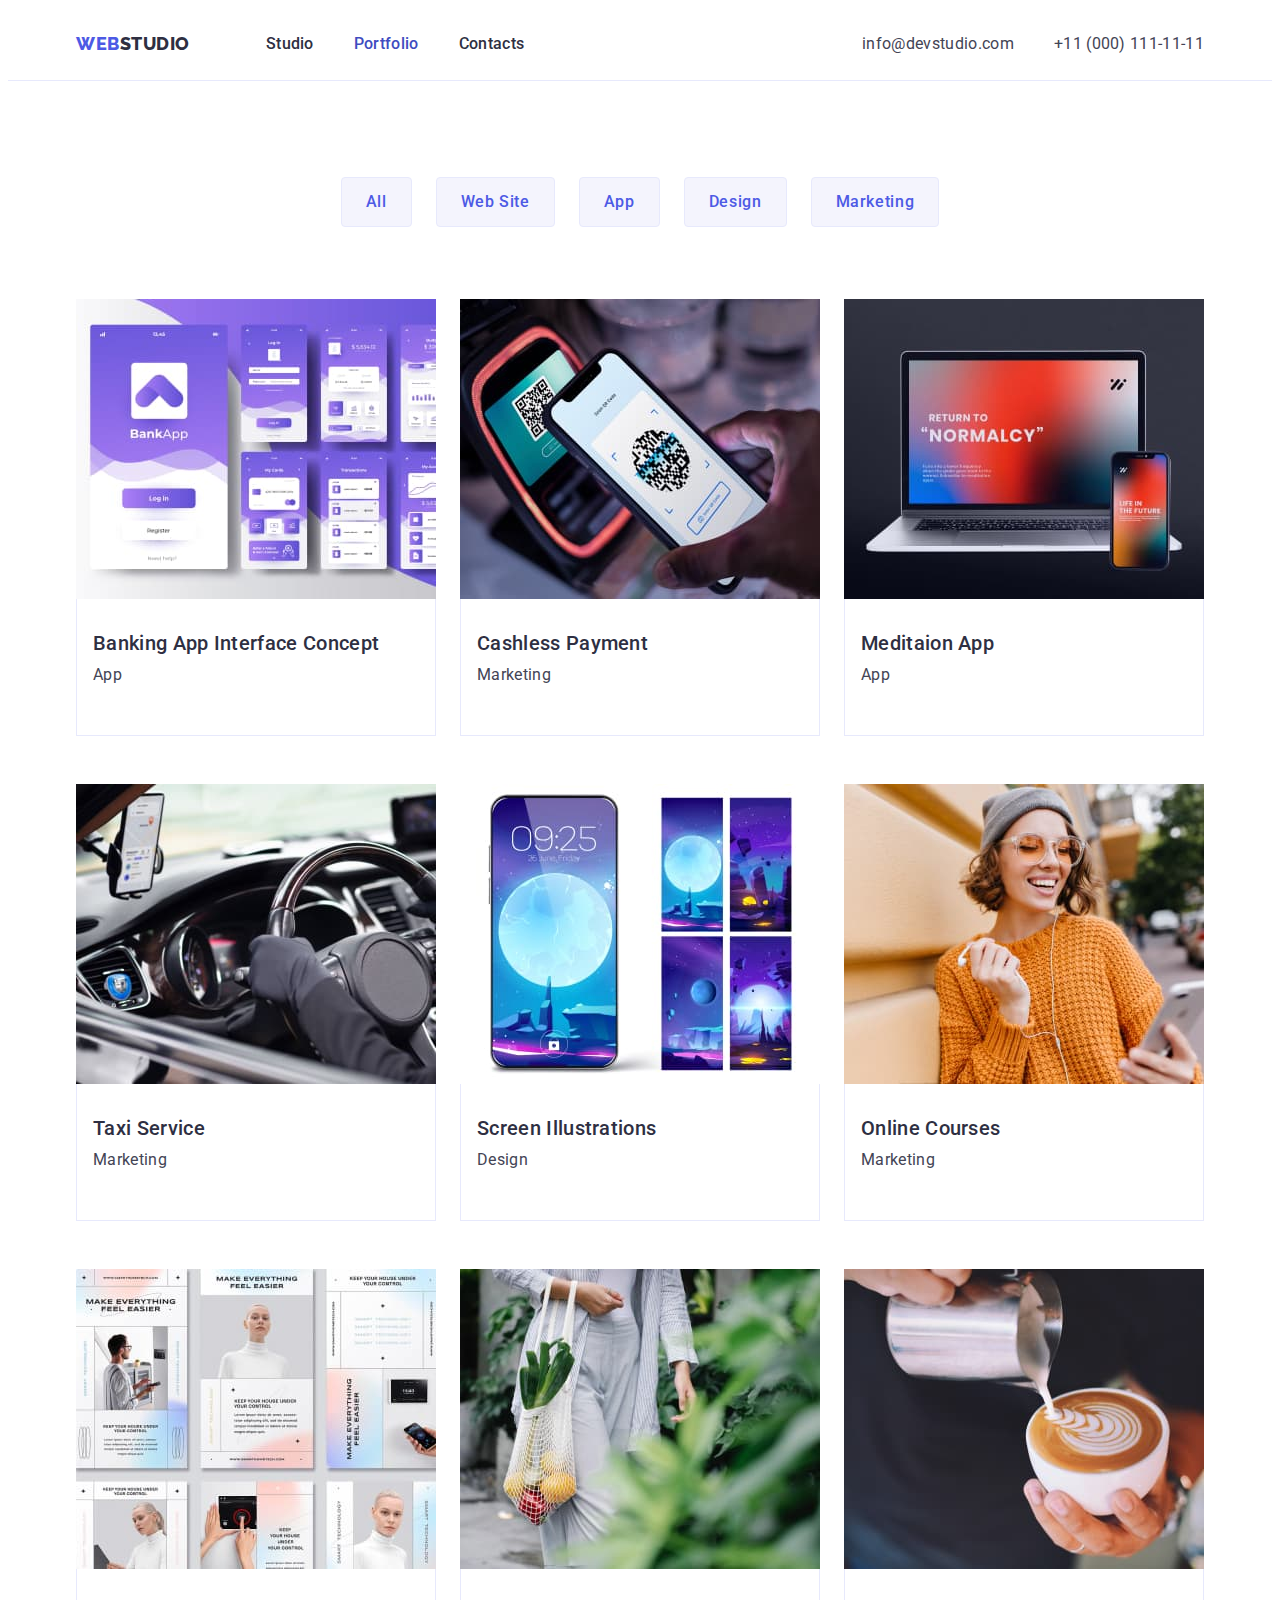
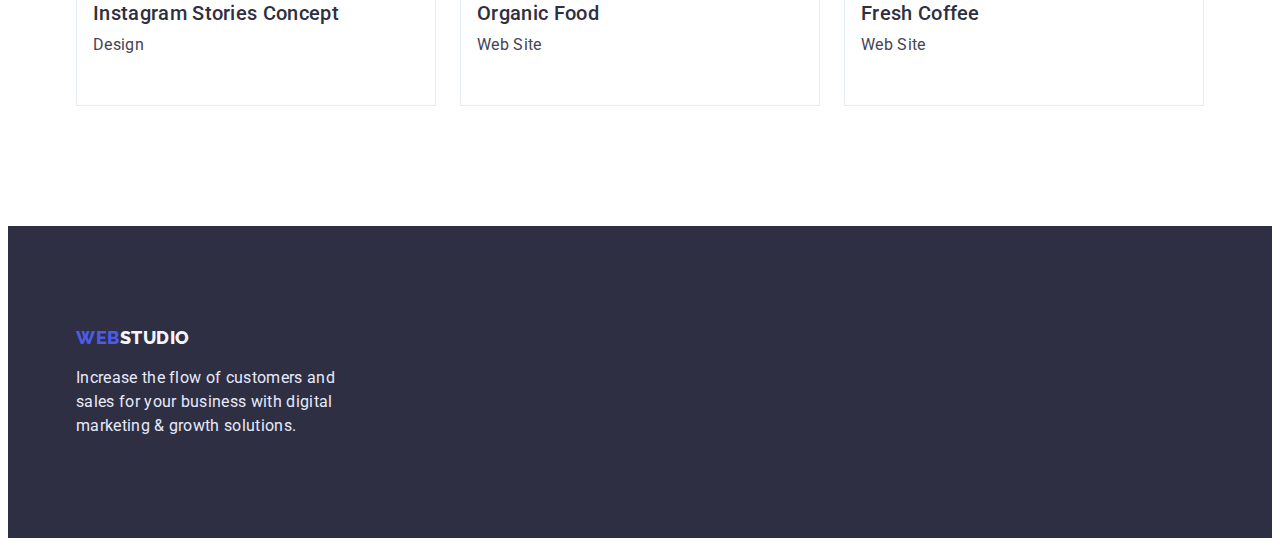
==== portfolio.html @ d67736ba "copying" ====
<!DOCTYPE html>
<html lang="en">
  <head>
    <meta charset="UTF-8" />
    <meta http-equiv="X-UA-Compatible" content="IE=edge" />
    <meta name="viewport" content="width=device-width, initial-scale=1.0" />
    <title>Document</title>
    <link rel="preconnect" href="https://fonts.googleapis.com"> 
    <link rel="preconnect" href="https://fonts.gstatic.com" crossorigin> 
    <link href="https://fonts.googleapis.com/css2?family=Raleway:wght@800&family=Roboto:wght@400;500;700;900&display=swap" rel="stylesheet">
    <link rel="stylesheet" href="https://cdnjs.cloudflare.com/ajax/libs/modern-normalize/1.1.0/modern-normalize.min.css" integrity="sha512-wpPYUAdjBVSE4KJnH1VR1HeZfpl1ub8YT/NKx4PuQ5NmX2tKuGu6U/JRp5y+Y8XG2tV+wKQpNHVUX03MfMFn9Q==" crossorigin="anonymous" referrerpolicy="no-referrer" />
    <link rel="stylesheet" href="./css/styles.css">
  </head>
  <body>
    <header class="header">
      <div class="container">
      <nav class="navigation">
        <a class="logo" href="/">Web<span class="studio-nav">Studio</span></a>
        <ul class="list-nav list">
          <li class="item"><a class="link" href="./index.html">Studio</a></li>
          <li class="item"><a class="link current" href="">Portfolio</a></li>
          <li class="item"><a class="link" href="">Contacts</a></li>
        </ul>
      </nav>

      <ul class="header-list list">
        <li class="item"><a class="contact link" href="mailto:info@devstudio.com">info@devstudio.com</a></li>
        <li class="item"><a class="contact link" href="tel:+110001111111">+11 (000) 111-11-11</a></li>
      </ul>
    </div>
    </header>

    <main>
      <section class="section-main">
        <div class="container">
        <h1 class="visually-hidden">Portfolio</h1>
        <ul class="caption list">
          <li><button type="button" class="btn">All</button></li>
          <li><button type="button" class="btn">Web Site</button></li>
          <li><button type="button" class="btn">App</button></li>
          <li><button type="button" class="btn">Design</button></li>
          <li><button type="button" class="btn">Marketing</button></li>
        </ul>

        <ul class="content list">
          <li class="content-item ">
            <a class="link" href="">
            <img
              src="./images/img.portfolio1.jpg"
              alt="projekt1"
              width="360"
              height="300"
            />
            <div class="content-card">
            <h2 class="title">Banking App Interface Concept</h2>
            <p class="text">App</p>
            </div>
          </a>
          </li>

          <li class="content-item">
            <a class="link" href="">
            <img
              src="./images/img.portfolio2.jpg"
              alt="projekt2"
              width="360"
              height="300"
            />
            <div class="content-card">
            <h2  class="title">Cashless Payment</h2>
            <p class="text">Marketing</p>
            </div>
            </a>
          </li>
          <li class="content-item">
            <a class="link" href="">
            <img
              src="./images/img.portfolio3.jpg"
              alt="projekt3"
              width="360"
              height="300"
            />
            <div class="content-card">
            <h2 class="title">Meditaion App</h2>
            <p class="text">App</p>
            </div>
            </a>
          </li>
          <li class="content-item">
            <a class="link" href="">
            <img
              src="./images/img.portfolio4.jpg"
              alt="projekt4"
              width="360"
              height="300"
            />
            <div class="content-card">
            <h2 class="title">Taxi Service</h2>
            <p class="text">Marketing</p>
            </div>
            </a>
          </li>
          <li class="content-item">
            <a class="link" href="">
            <img
              src="./images/img.portfolio5.jpg"
              alt="projekt5"
              width="360"
              height="300"
            />
            <div class="content-card">
            <h2 class="title">Screen Illustrations</h2>
            <p class="text">Design</p>
            </div>
            </a>
          </li>
          <li class="content-item">
            <a class="link" href="">
            <img
              src="./images/img.portfolio6.jpg"
              alt="projekt6"
              width="360"
              height="300"
            />
            <div class="content-card">
            <h2 class="title">Online Courses</h2>
            <p class="text">Marketing</p>
            </div>
            </a>
          </li>
          <li class="content-item">
            <a class="link" href="">
            <img
              src="./images/img.portfolio7.jpg"
              alt="projekt7"
              width="360"
              height="300"
            />
            <div class="content-card">
            <h2 class="title">Instagram Stories Concept</h2>
            <p class="text">Design</p>
            </div>
            </a>
          </li>
          <li class="content-item">
            <a class="link" href="">
            <img
              src="./images/img.portfolio8.jpg"
              alt="projekt8"
              width="360"
              height="300"
            />
            <div class="content-card">
            <h2 class="title">Organic Food</h2>
            <p class="text">Web Site</p>
            </div>
            </a>
          </li>
          <li class="content-item">
            <a class="link" href="">
            <img
              src="./images/img.portfolio9.jpg"
              alt="projekt9"
              width="360"
              height="300"
            />
            <div class="content-card">
            <h2 class="title">Fresh Coffee</h2>
            <p class="text">Web Site</p>
            </div>
            </a>
          </li>
        </ul>
      </div>
      </section>
    </main>

    <footer class="footer">
      <div class="container">
      <a class="logo" href="/">Web<span class="studio-footer">Studio</span></a>
      <p class="text">
        Increase the flow of customers and sales for your business with digital
        marketing & growth solutions.
      </p>
    </div>
    </footer>
  </body>
</html>
---- css/styles.css ----
:root {
    --accent-color: #E7E9FC;
    --light-mode-color: #F4F4FD;
    --secondery-text-color: #FFFFFF;
    --headings-text-color: #2E2F42;
    --pressed-state-color:#404BBF;
    --primaru-brand-color: #4D5AE5;
    --main-text-color: #434455;
    --helper-text-color:#8E8F99;
}

html {
    box-sizing: border-box;
}

*,
*::before,
*::after {
  box-sizing: inherit;
}


p,
h1,
h2,
h3 {
    margin: 0;
}
ul {
    margin: 0;
    padding-left: 0;
}

img {
    display: block;
    max-width: 100%;
    height: auto;
}

body {
    font-family: 'Roboto', sans-serif;
    letter-spacing: 0.02em;
}


.list {
    list-style: none;
}
.link {
    text-decoration: none;

}

.container{
    width: 1158px;
    padding-left: 15px;
    padding-right: 15px;
    margin-right: auto;
    margin-left: auto;

    /*outline: 1px solid red;*/
}
    


/*HEADER*/

.header {
    
    background-color: var(--secondery-text-color);
/* CORNFLOWER */
    border-bottom: 1px solid var(--accent-color);
}

.list-nav .link.current {
    color: var(--pressed-state-color);
}

/*--------LOGO--------*/

.logo {
    font-family: 'Raleway', sans-serif;
    font-weight: 800;
    font-size: 18px;
    line-height: 1.33;
    display: flex;
    letter-spacing: 0.03em;
    text-transform: uppercase;
    color: var(--primaru-brand-color);
    text-decoration: none;
}

.navigation .logo {
    margin-right: 76px;
    padding-top: 24px;
    padding-bottom: 24px;
}

.studio-nav {
    color: var(--headings-text-color);
} 
.studio-footer{
    color: var(--light-mode-color)
}



/*------NAV HEADER-------*/

.header > .container {
    display: flex;
    align-items: center;
}

.list-nav {
    display: flex;
    gap: 40px;
}

.navigation {
    display: flex;
    align-items: center; 
    margin-right: auto;
}

.header-list {
    display: flex;
    gap: 40px; 
}

.navigation .link {
    font-weight: 500;
    font-size: 16px;
    line-height: 1.5;
    text-decoration: none;
    
    /* NAVY BLUE */
    color: var(--headings-text-color);

    display: block;
    padding-top: 24px;
    padding-bottom: 24px;
}
.navigation .link:hover,
.navigation .link:focus {
    color: var(--pressed-state-color);
}

/*------CONTACT------*/ 

.contact {
    font-size: 16px;
    line-height: 1.5;
/* SLATE */
    color: var(--main-text-color);

    padding-top: 24px;
    padding-bottom: 24px;
}
.contact:hover,
.contact:focus {
/* OCEAN */
    color: var(--pressed-state-color);
}

/*--------HERO-------*/

.hero {
    background-color: var(--headings-text-color);

    padding-top: 188px;
    padding-bottom: 188px;

    text-align: center;
}
.hero .title {
    font-size: 56px;
    line-height: 1.07;
    letter-spacing: 0.02em;
    color: var(--secondery-text-color);

    margin-bottom: 48px;
    width: 496px;
    margin-left: auto;
    margin-right: auto;
}

/*------BTN------*/

.btn {
    font-family: inherit;
    font-weight: 500;
    font-size: 16px;
    line-height: 1.5;
    /*display: flex;*/
    /*align-items: center;
    text-align: center;*/
    letter-spacing: 0.04em;

    cursor:pointer
}

.hero .btn {
    background-color: var(--primaru-brand-color);
    color: var(--secondery-text-color);

    padding: 16px 32px;
    display: inline-block;

    box-shadow: 0px 4px 4px rgba(0, 0, 0, 0.15);
    border-radius: 4px;

}

.hero .btn:hover, 
.hero .btn:focus {   
    background-color: var(--pressed-state-color);
    color: var(--secondery-text-color);
}

/*-----SECTION------*/

.section {
    padding-top: 120px;
    padding-bottom: 120px;
}

.section .list {
    display: flex;
    gap: 24px;
    
}

.section .title {
    font-family: 'Roboto', sans-serif;
    font-weight: 500;
    font-size: 20px;
    line-height: 1.2;
    /* NAVY BLUE */
    color: var(--headings-text-color);

    margin-bottom: 8px;
    
}
.text {
    font-size: 16px;
    line-height: 1.5;
    letter-spacing: 0.02em;
    min-width: 264px;
}    
.section .text {    
     /* SLATE */
    color: var(--main-text-color);
}

/*--------FEATURES--------*/

.features {
    padding-top: 0;
    padding-bottom: 120px;
}

.features .title {
    font-weight: 700;
    font-size: 36px;
    line-height: 1.11;
    text-align: center;
    text-transform: capitalize;
    color: var(--headings-text-color);

    margin-bottom: 72px;

}

.features .list {
    display: flex;
    gap: 24px;
}

.features-item {
    border: 1px solid var(--accent-color);
    width: calc((100% - 48px) / 3);
}

.team {
    background-color: var(--light-mode-color);

    padding-bottom: 120px;
    padding-top: 120px;
}

.team .caption {
    font-size: 36px;
    line-height: 1.11;
    text-align: center;
    text-transform: capitalize;
    color: var(--headings-text-color);

    margin-bottom: 72px;
}

.team .title {
    font-weight: 500;
    font-size: 20px;
    line-height: 1.2;
    text-align: center;
    /* NAVY BLUE */
    color: var(--headings-text-color);

    margin-bottom: 8px;
}

.team-list {
    display: flex;
    gap: 24px;
}

.team-item {
    width: calc((100% - 72px) / 4);
}

.team-card{
    padding: 32px 16px;
    background-color: var(--secondery-text-color);
    box-shadow: 0px 1px 6px rgba(46, 47, 66, 0.08), 0px 1px 1px rgba(46, 47, 66, 0.16), 0px 2px 1px rgba(46, 47, 66, 0.08);
    border-radius: 0px 0px 4px 4px;
}

.team .after-title {
    font-size: 16px;
    line-height: 1.5;
    text-align: center;
    /* SLATE */
    color: var(--main-text-color);
}

/*-------FOOTER-------*/

.footer {
    background-color: var(--headings-text-color);

    padding-top: 100px;
    padding-bottom: 100px;
}
 
.footer .text {
    /* CORNFLOWER */
    color: var(--accent-color);

    max-width: 264px;
}

.footer .logo {
    margin-bottom: 16px;
    width: 115px;
    
}

/*---------------PORTFOLIO------------------*/

.section-main {
    padding-bottom: 120px;
}

.caption {
    display: flex;
    margin-bottom: 72px;
    justify-content: center;
    gap: 24px;
}

.visually-hidden {
    position: absolute;
    width: 1px;
    height: 1px;
    margin: -1px;
    border: 0;
    padding: 0;
    
    white-space: nowrap;
    clip-path: inset(100%);
    clip: rect(0 0 0 0);
    overflow: hidden;
    }

    .section-main {
        padding-top: 96px;
    }


/*--------BTN-------*/
.caption .btn {
    /* IRIS */
    color: var(--primaru-brand-color);
    background-color: var(--light-mode-color);

    border: 1px solid var(--accent-color);
    border-radius: 4px;

    padding: 12px 24px;
    
}
.caption .btn:hover,
.caption .btn:focus,
.caption .btn:active {
    background-color: var(--pressed-state-color);
    color: var(--secondery-text-color);
}
/*----------CONTENT---------*/
.content .title {
    font-weight: 500;
    font-size: 20px;
    line-height: 1.2;
    /* NAVY BLUE */
    color: var(--headings-text-color);

    margin-bottom: 8px;
    padding-left: 16px;
}
.content .text {
    /* SLATE */
    color: var(--main-text-color);
    padding-left: 16px;
}

.content {
    display: flex;
    flex-wrap: wrap;
    column-gap: 24px;
    row-gap: 48px;
}

.content-item {
    width: calc((100% - 48px) / 3);
}

.content-card {
    padding-top: 32px;
    padding-bottom: 48px;
    border: 1px solid var(--accent-color);
    border-top: transparent;
}
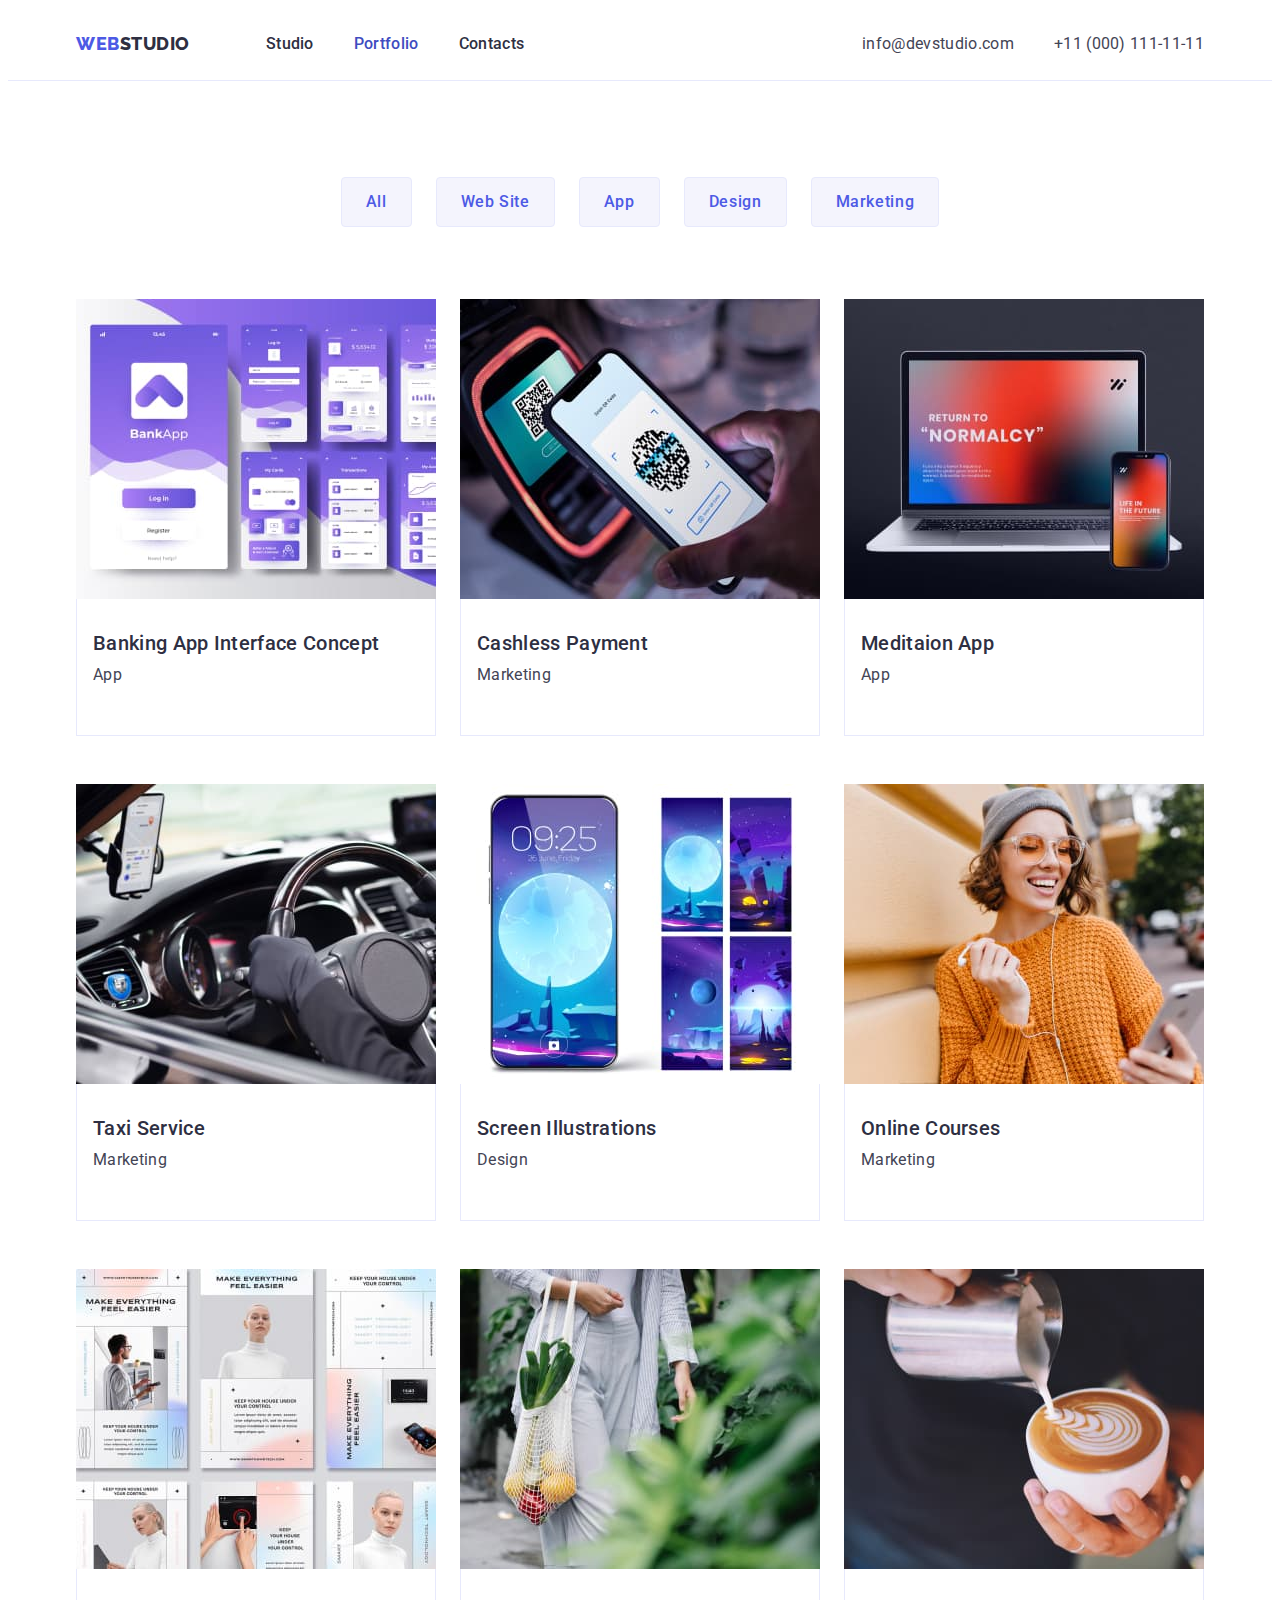
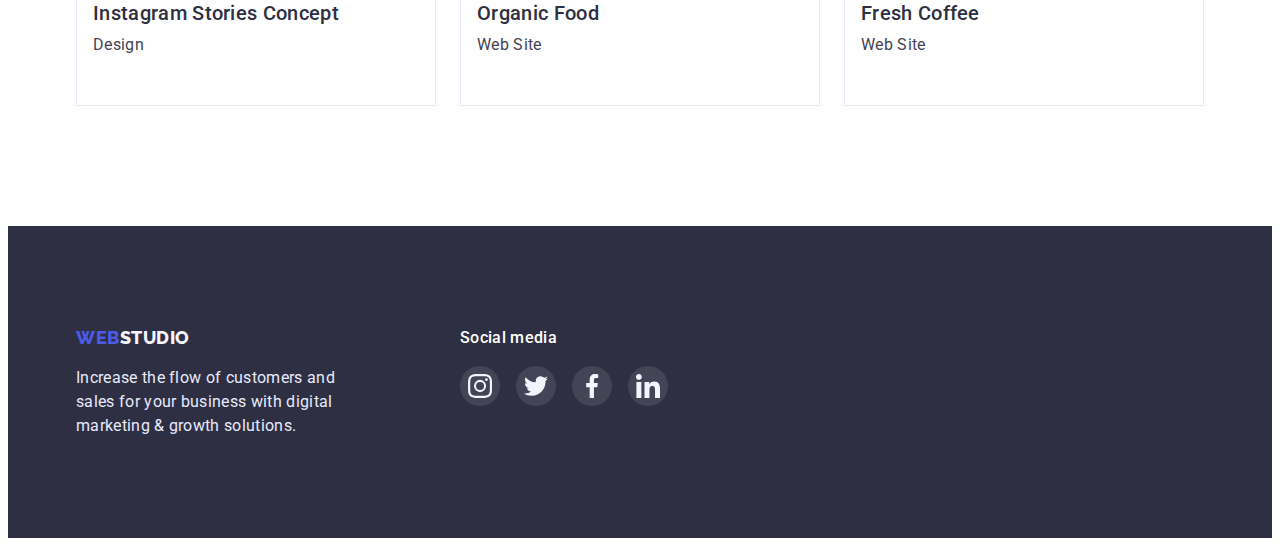
==== commit ecfec793: "changes footer und portfolio" ====
--- a/portfolio.html
+++ b/portfolio.html
@@ -5,184 +5,242 @@
     <meta http-equiv="X-UA-Compatible" content="IE=edge" />
     <meta name="viewport" content="width=device-width, initial-scale=1.0" />
     <title>Document</title>
-    <link rel="preconnect" href="https://fonts.googleapis.com"> 
-    <link rel="preconnect" href="https://fonts.gstatic.com" crossorigin> 
-    <link href="https://fonts.googleapis.com/css2?family=Raleway:wght@800&family=Roboto:wght@400;500;700;900&display=swap" rel="stylesheet">
-    <link rel="stylesheet" href="https://cdnjs.cloudflare.com/ajax/libs/modern-normalize/1.1.0/modern-normalize.min.css" integrity="sha512-wpPYUAdjBVSE4KJnH1VR1HeZfpl1ub8YT/NKx4PuQ5NmX2tKuGu6U/JRp5y+Y8XG2tV+wKQpNHVUX03MfMFn9Q==" crossorigin="anonymous" referrerpolicy="no-referrer" />
-    <link rel="stylesheet" href="./css/styles.css">
+    <link rel="preconnect" href="https://fonts.googleapis.com" />
+    <link rel="preconnect" href="https://fonts.gstatic.com" crossorigin />
+    <link
+      href="https://fonts.googleapis.com/css2?family=Raleway:wght@800&family=Roboto:wght@400;500;700;900&display=swap"
+      rel="stylesheet"
+    />
+    <link
+      rel="stylesheet"
+      href="https://cdnjs.cloudflare.com/ajax/libs/modern-normalize/1.1.0/modern-normalize.min.css"
+      integrity="sha512-wpPYUAdjBVSE4KJnH1VR1HeZfpl1ub8YT/NKx4PuQ5NmX2tKuGu6U/JRp5y+Y8XG2tV+wKQpNHVUX03MfMFn9Q=="
+      crossorigin="anonymous"
+      referrerpolicy="no-referrer"
+    />
+    <link rel="stylesheet" href="./css/styles.css" />
   </head>
   <body>
     <header class="header">
       <div class="container">
-      <nav class="navigation">
-        <a class="logo" href="/">Web<span class="studio-nav">Studio</span></a>
-        <ul class="list-nav list">
-          <li class="item"><a class="link" href="./index.html">Studio</a></li>
-          <li class="item"><a class="link current" href="">Portfolio</a></li>
-          <li class="item"><a class="link" href="">Contacts</a></li>
+        <nav class="navigation">
+          <a class="logo" href="/">Web<span class="studio-nav">Studio</span></a>
+          <ul class="list-nav list">
+            <li class="item"><a class="link" href="./index.html">Studio</a></li>
+            <li class="item"><a class="link current" href="">Portfolio</a></li>
+            <li class="item"><a class="link" href="">Contacts</a></li>
+          </ul>
+        </nav>
+
+        <ul class="header-list list">
+          <li class="item">
+            <a class="contact link" href="mailto:info@devstudio.com"
+              >info@devstudio.com</a
+            >
+          </li>
+          <li class="item">
+            <a class="contact link" href="tel:+110001111111"
+              >+11 (000) 111-11-11</a
+            >
+          </li>
         </ul>
-      </nav>
-
-      <ul class="header-list list">
-        <li class="item"><a class="contact link" href="mailto:info@devstudio.com">info@devstudio.com</a></li>
-        <li class="item"><a class="contact link" href="tel:+110001111111">+11 (000) 111-11-11</a></li>
-      </ul>
-    </div>
+      </div>
     </header>
 
     <main>
       <section class="section-main">
         <div class="container">
-        <h1 class="visually-hidden">Portfolio</h1>
-        <ul class="caption list">
-          <li><button type="button" class="btn">All</button></li>
-          <li><button type="button" class="btn">Web Site</button></li>
-          <li><button type="button" class="btn">App</button></li>
-          <li><button type="button" class="btn">Design</button></li>
-          <li><button type="button" class="btn">Marketing</button></li>
-        </ul>
-
-        <ul class="content list">
-          <li class="content-item ">
-            <a class="link" href="">
-            <img
-              src="./images/img.portfolio1.jpg"
-              alt="projekt1"
-              width="360"
-              height="300"
-            />
-            <div class="content-card">
-            <h2 class="title">Banking App Interface Concept</h2>
-            <p class="text">App</p>
-            </div>
-          </a>
-          </li>
-
-          <li class="content-item">
-            <a class="link" href="">
-            <img
-              src="./images/img.portfolio2.jpg"
-              alt="projekt2"
-              width="360"
-              height="300"
-            />
-            <div class="content-card">
-            <h2  class="title">Cashless Payment</h2>
-            <p class="text">Marketing</p>
-            </div>
-            </a>
-          </li>
-          <li class="content-item">
-            <a class="link" href="">
-            <img
-              src="./images/img.portfolio3.jpg"
-              alt="projekt3"
-              width="360"
-              height="300"
-            />
-            <div class="content-card">
-            <h2 class="title">Meditaion App</h2>
-            <p class="text">App</p>
-            </div>
-            </a>
-          </li>
-          <li class="content-item">
-            <a class="link" href="">
-            <img
-              src="./images/img.portfolio4.jpg"
-              alt="projekt4"
-              width="360"
-              height="300"
-            />
-            <div class="content-card">
-            <h2 class="title">Taxi Service</h2>
-            <p class="text">Marketing</p>
-            </div>
-            </a>
-          </li>
-          <li class="content-item">
-            <a class="link" href="">
-            <img
-              src="./images/img.portfolio5.jpg"
-              alt="projekt5"
-              width="360"
-              height="300"
-            />
-            <div class="content-card">
-            <h2 class="title">Screen Illustrations</h2>
-            <p class="text">Design</p>
-            </div>
-            </a>
-          </li>
-          <li class="content-item">
-            <a class="link" href="">
-            <img
-              src="./images/img.portfolio6.jpg"
-              alt="projekt6"
-              width="360"
-              height="300"
-            />
-            <div class="content-card">
-            <h2 class="title">Online Courses</h2>
-            <p class="text">Marketing</p>
-            </div>
-            </a>
-          </li>
-          <li class="content-item">
-            <a class="link" href="">
-            <img
-              src="./images/img.portfolio7.jpg"
-              alt="projekt7"
-              width="360"
-              height="300"
-            />
-            <div class="content-card">
-            <h2 class="title">Instagram Stories Concept</h2>
-            <p class="text">Design</p>
-            </div>
-            </a>
-          </li>
-          <li class="content-item">
-            <a class="link" href="">
-            <img
-              src="./images/img.portfolio8.jpg"
-              alt="projekt8"
-              width="360"
-              height="300"
-            />
-            <div class="content-card">
-            <h2 class="title">Organic Food</h2>
-            <p class="text">Web Site</p>
-            </div>
-            </a>
-          </li>
-          <li class="content-item">
-            <a class="link" href="">
-            <img
-              src="./images/img.portfolio9.jpg"
-              alt="projekt9"
-              width="360"
-              height="300"
-            />
-            <div class="content-card">
-            <h2 class="title">Fresh Coffee</h2>
-            <p class="text">Web Site</p>
-            </div>
-            </a>
-          </li>
-        </ul>
-      </div>
+          <h1 class="visually-hidden">Portfolio</h1>
+          <ul class="caption list">
+            <li><button type="button" class="btn">All</button></li>
+            <li><button type="button" class="btn">Web Site</button></li>
+            <li><button type="button" class="btn">App</button></li>
+            <li><button type="button" class="btn">Design</button></li>
+            <li><button type="button" class="btn">Marketing</button></li>
+          </ul>
+
+          <ul class="content list">
+            <li class="content-item">
+              <a class="link" href="">
+                <img
+                  src="./images/img.portfolio1.jpg"
+                  alt="projekt1"
+                  width="360"
+                  height="300"
+                />
+                <div class="content-card">
+                  <h2 class="title">Banking App Interface Concept</h2>
+                  <p class="text">App</p>
+                </div>
+              </a>
+            </li>
+
+            <li class="content-item">
+              <a class="link" href="">
+                <img
+                  src="./images/img.portfolio2.jpg"
+                  alt="projekt2"
+                  width="360"
+                  height="300"
+                />
+                <div class="content-card">
+                  <h2 class="title">Cashless Payment</h2>
+                  <p class="text">Marketing</p>
+                </div>
+              </a>
+            </li>
+            <li class="content-item">
+              <a class="link" href="">
+                <img
+                  src="./images/img.portfolio3.jpg"
+                  alt="projekt3"
+                  width="360"
+                  height="300"
+                />
+                <div class="content-card">
+                  <h2 class="title">Meditaion App</h2>
+                  <p class="text">App</p>
+                </div>
+              </a>
+            </li>
+            <li class="content-item">
+              <a class="link" href="">
+                <img
+                  src="./images/img.portfolio4.jpg"
+                  alt="projekt4"
+                  width="360"
+                  height="300"
+                />
+                <div class="content-card">
+                  <h2 class="title">Taxi Service</h2>
+                  <p class="text">Marketing</p>
+                </div>
+              </a>
+            </li>
+            <li class="content-item">
+              <a class="link" href="">
+                <img
+                  src="./images/img.portfolio5.jpg"
+                  alt="projekt5"
+                  width="360"
+                  height="300"
+                />
+                <div class="content-card">
+                  <h2 class="title">Screen Illustrations</h2>
+                  <p class="text">Design</p>
+                </div>
+              </a>
+            </li>
+            <li class="content-item">
+              <a class="link" href="">
+                <img
+                  src="./images/img.portfolio6.jpg"
+                  alt="projekt6"
+                  width="360"
+                  height="300"
+                />
+                <div class="content-card">
+                  <h2 class="title">Online Courses</h2>
+                  <p class="text">Marketing</p>
+                </div>
+              </a>
+            </li>
+            <li class="content-item">
+              <a class="link" href="">
+                <img
+                  src="./images/img.portfolio7.jpg"
+                  alt="projekt7"
+                  width="360"
+                  height="300"
+                />
+                <div class="content-card">
+                  <h2 class="title">Instagram Stories Concept</h2>
+                  <p class="text">Design</p>
+                </div>
+              </a>
+            </li>
+            <li class="content-item">
+              <a class="link" href="">
+                <img
+                  src="./images/img.portfolio8.jpg"
+                  alt="projekt8"
+                  width="360"
+                  height="300"
+                />
+                <div class="content-card">
+                  <h2 class="title">Organic Food</h2>
+                  <p class="text">Web Site</p>
+                </div>
+              </a>
+            </li>
+            <li class="content-item">
+              <a class="link" href="">
+                <img
+                  src="./images/img.portfolio9.jpg"
+                  alt="projekt9"
+                  width="360"
+                  height="300"
+                />
+                <div class="content-card">
+                  <h2 class="title">Fresh Coffee</h2>
+                  <p class="text">Web Site</p>
+                </div>
+              </a>
+            </li>
+          </ul>
+        </div>
       </section>
     </main>
 
     <footer class="footer">
       <div class="container">
-      <a class="logo" href="/">Web<span class="studio-footer">Studio</span></a>
-      <p class="text">
-        Increase the flow of customers and sales for your business with digital
-        marketing & growth solutions.
-      </p>
-    </div>
+        <div class="footer-logo">
+          <a class="logo" href="/"
+            >Web<span class="studio-footer">Studio</span></a
+          >
+          <p class="text">
+            Increase the flow of customers and sales for your business with
+            digital marketing & growth solutions.
+          </p>
+        </div>
+
+        <div class="footer-soc">
+          <h3 class="footer-title">Social media</h3>
+          <ul class="footer-soc-list list">
+            <li class="footer-item">
+              <a href="" class="soc-link link">
+                <svg class="footer-icon" width="24" height="24">
+                  <use href="./images/icons.svg#icon-instagram"></use>
+                </svg>
+              </a>
+            </li>
+
+            <li class="footer-item">
+              <a href="" class="soc-link link">
+                <svg class="footer-icon" width="24" height="24">
+                  <use href="./images/icons.svg#icon-twitter"></use>
+                </svg>
+              </a>
+            </li>
+
+            <li class="footer-item">
+              <a href="" class="soc-link link">
+                <svg class="footer-icon" width="24" height="24">
+                  <use href="./images/icons.svg#icon-facebook"></use>
+                </svg>
+              </a>
+            </li>
+
+            <li class="footer-item">
+              <a href="" class="soc-link link">
+                <svg class="footer-icon" width="24" height="24">
+                  <use href="./images/icons.svg#icon-linkedin"></use>
+                </svg>
+              </a>
+            </li>
+          </ul>
+        </div>
+      </div>
     </footer>
   </body>
 </html>
--- a/css/styles.css
+++ b/css/styles.css
@@ -8,6 +8,11 @@
     --primaru-brand-color: #4D5AE5;
     --main-text-color: #434455;
     --helper-text-color:#8E8F99;
+    --bg-gradient: linear-gradient(
+     rgba(46, 47, 66, 0.7),
+     rgba(46, 47, 66, 0.7)
+     );
+    --valid-fields:#31D0AA;
 }
 
 html {
@@ -71,6 +76,7 @@
     background-color: var(--secondery-text-color);
 /* CORNFLOWER */
     border-bottom: 1px solid var(--accent-color);
+
 }
 
 .list-nav .link.current {
@@ -173,6 +179,13 @@
     padding-bottom: 188px;
 
     text-align: center;
+
+    background-image:var(--bg-gradient),
+     url(../images/people\ office.jpg);
+    background-repeat: no-repeat;
+    background-position: center;
+    background-size: cover;
+    max-width: 1440px;
 }
 .hero .title {
     font-size: 56px;
@@ -193,9 +206,6 @@
     font-weight: 500;
     font-size: 16px;
     line-height: 1.5;
-    /*display: flex;*/
-    /*align-items: center;
-    text-align: center;*/
     letter-spacing: 0.04em;
 
     cursor:pointer
@@ -204,22 +214,21 @@
 .hero .btn {
     background-color: var(--primaru-brand-color);
     color: var(--secondery-text-color);
+    border-radius: 4px;
 
     padding: 16px 32px;
     display: inline-block;
-
-    box-shadow: 0px 4px 4px rgba(0, 0, 0, 0.15);
-    border-radius: 4px;
-
 }
 
 .hero .btn:hover, 
 .hero .btn:focus {   
     background-color: var(--pressed-state-color);
     color: var(--secondery-text-color);
+    box-shadow: 0px 4px 4px rgba(0, 0, 0, 0.15);
 }
 
 /*-----SECTION------*/
+
 
 .section {
     padding-top: 120px;
@@ -230,6 +239,17 @@
     display: flex;
     gap: 24px;
     
+}
+
+.thumb {
+    background: var(--light-mode-color);
+    border-radius: 4px;
+    width: 264px;
+    height: 112px;
+    display: flex;
+    align-items: center;
+    justify-content: center;
+    margin-bottom: 8px;
 }
 
 .section .title {
@@ -286,7 +306,7 @@
 .team {
     background-color: var(--light-mode-color);
 
-    padding-bottom: 120px;
+    padding-bottom: 110px;
     padding-top: 120px;
 }
 
@@ -333,7 +353,87 @@
     text-align: center;
     /* SLATE */
     color: var(--main-text-color);
-}
+    margin-bottom: 8px;
+}
+
+.team-soc-list {
+    display: flex; 
+    justify-content: center; 
+    gap: 24px;
+     
+  }
+  
+  .team-soc-item {
+      width: 40px;
+      height: 40px;
+  
+  }
+  .soc-link {
+      width: 100%;
+      height: 100%;
+      border-radius: 50%;
+      display: flex;
+      align-items: center;
+      justify-content: center;
+  }
+
+  .team-card .soc-link{
+  background-color: var(--primaru-brand-color);
+  }
+
+  .team-card .soc-link:hover,
+  .team-card .soc-link:focus {
+    background-color: var(--pressed-state-color);
+  }
+
+.team-soc-icon {
+    fill: var(--light-mode-color);
+}
+
+/*-------CUSTOMERRS-------*/
+
+.customers {
+    padding-top: 130px;
+    padding-bottom: 120px;
+}
+
+.customers-title {
+    font-size: 36px;
+    line-height: 1.11;
+    text-align: center;
+    text-transform: capitalize;
+    color: var(--headings-text-color);
+
+
+    margin-bottom: 72px;
+
+}
+.customers-list {
+    display: flex;
+    gap: 24px;
+   
+}
+
+.customers-item {
+    width: calc((100% - 120px) / 6); 
+    height: 88px; 
+}
+.customers-link {
+    width: 100%;
+    height: 100%;
+    border: 1px solid var(--helper-text-color);
+    border-radius: 4px;
+    display: flex;
+    align-items: center;
+    justify-content:center ;
+    fill: var(--helper-text-color);
+}
+
+.customers-link:hover {
+    border-color: var(--pressed-state-color);
+    fill: var(--pressed-state-color);
+}
+
 
 /*-------FOOTER-------*/
 
@@ -342,10 +442,15 @@
 
     padding-top: 100px;
     padding-bottom: 100px;
+
+}
+
+.footer > .container {
+    display: flex;
+    align-items: center;
 }
  
 .footer .text {
-    /* CORNFLOWER */
     color: var(--accent-color);
 
     max-width: 264px;
@@ -354,7 +459,45 @@
 .footer .logo {
     margin-bottom: 16px;
     width: 115px;
-    
+}
+
+.footer> .container {
+    gap:120px;
+    align-items: flex-start;
+}
+
+.footer-soc-list {
+    display: flex; 
+    justify-content: center; 
+    gap: 16px;
+}
+
+.footer-item {
+    width: 40px;
+    height: 40px;
+}
+
+.footer-soc .soc-link {
+    background-color:rgba(255, 255, 255, 0.1);
+}
+
+.footer-soc .soc-link:hover,
+.footer-soc .soc-link:focus{
+    background-color: var(--valid-fields);
+}
+
+.footer-icon{
+fill: var(--light-mode-color);
+}
+
+.footer-title {
+    font-weight: 500;
+    font-size: 16px;
+    line-height: 1.5;
+    letter-spacing: 0.02em;
+    color: var(--secondery-text-color);
+
+    margin-bottom: 16px;
 }
 
 /*---------------PORTFOLIO------------------*/
@@ -398,14 +541,14 @@
     border: 1px solid var(--accent-color);
     border-radius: 4px;
 
-    padding: 12px 24px;
-    
+    padding: 12px 24px;   
 }
 .caption .btn:hover,
 .caption .btn:focus,
 .caption .btn:active {
     background-color: var(--pressed-state-color);
     color: var(--secondery-text-color);
+    box-shadow: 0px 3px 1px rgba(0, 0, 0, 0.1), 0px 2px 1px rgba(0, 0, 0, 0.08), 0px 2px 2px rgba(0, 0, 0, 0.12);
 }
 /*----------CONTENT---------*/
 .content .title {
@@ -440,4 +583,11 @@
     padding-bottom: 48px;
     border: 1px solid var(--accent-color);
     border-top: transparent;
+ 
+}
+
+
+.content-item:hover,
+.content-item:focus {  
+    box-shadow: 0px 1px 6px rgba(46, 47, 66, 0.08), 0px 1px 1px rgba(46, 47, 66, 0.16), 0px 2px 1px rgba(46, 47, 66, 0.08);
 }